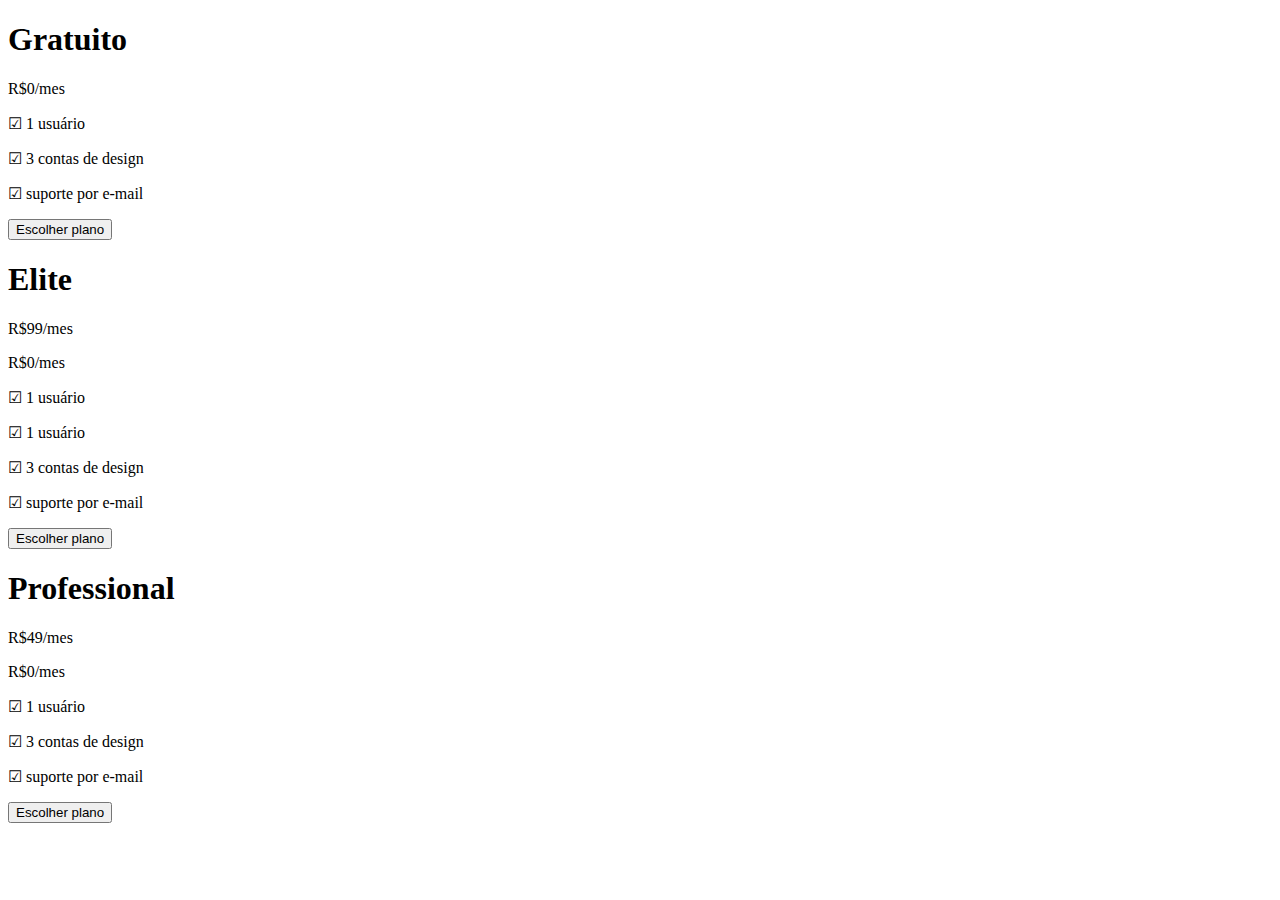
==== card-layout/index.html @ 12ad46a6 "inicio do projeto com cards" ====
<!DOCTYPE html>
<html lang="pt-br">
<head>
    <meta charset="UTF-8">
    <meta name="viewport" content="width=device-width, initial-scale=1.0">
    <link rel="stylesheet" href="style.css">
    <title>Cards</title>
</head>
<body>
    <div class="Card Esq">
        <h1>Gratuito</h1>
        <p>R$0/mes</p>
        <p> ☑ 1 usuário</p>
        <p> ☑ 3 contas de design</p>
        <p> ☑ suporte por e-mail</p>
        <input type="button" value="Escolher plano">
    </div>
    <div class="Card Mei">
        <h1>Elite</h1>
        <p>R$99/mes</p>
        <p>R$0/mes</p>
        <p> ☑ 1 usuário</p>
        <p> ☑ 1 usuário</p>
        <p> ☑ 3 contas de design</p>
        <p> ☑ suporte por e-mail</p>
        <input type="button" value="Escolher plano">
    </div>
    <div class="Card Dir">
        <h1>Professional</h1>
        <p>R$49/mes</p>
        <p>R$0/mes</p>
        <p> ☑ 1 usuário</p>
        <p> ☑ 3 contas de design</p>
        <p> ☑ suporte por e-mail</p>
        <input type="button" value="Escolher plano">
    </div>
</body>
</html>
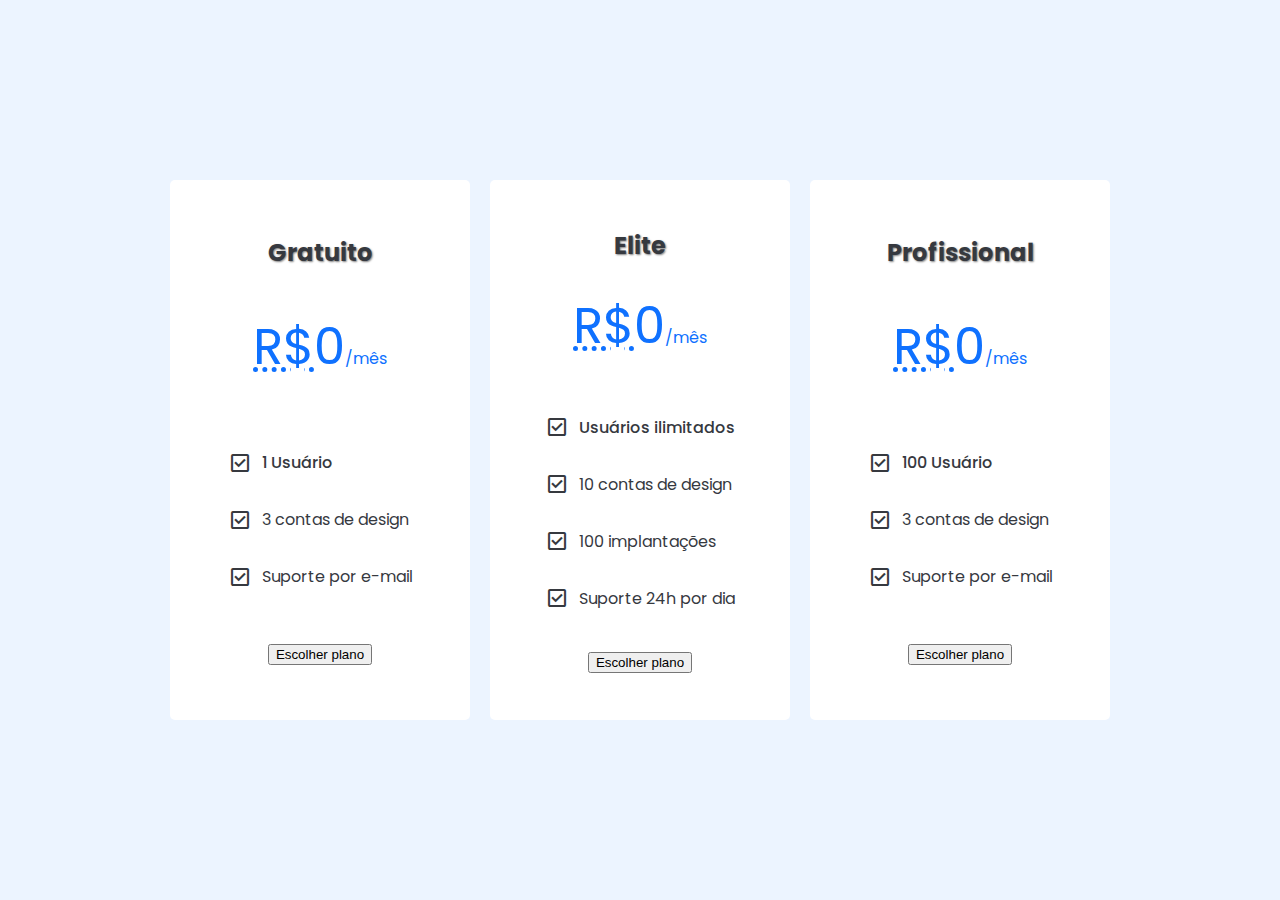
==== commit 551632dd: "Estilização card parte 1" ====
--- a/card-layout/index.html
+++ b/card-layout/index.html
@@ -4,34 +4,72 @@
     <meta charset="UTF-8">
     <meta name="viewport" content="width=device-width, initial-scale=1.0">
     <link rel="stylesheet" href="style.css">
+    <link rel="preconnect" href="https://fonts.googleapis.com">
+    <link rel="preconnect" href="https://fonts.gstatic.com" crossorigin>
+    <link href="https://fonts.googleapis.com/css2?family=Big+Shoulders+Inline:opsz,wght@10..72,100..900&family=Merriweather:ital,opsz,wght@0,18..144,300..900;1,18..144,300..900&family=Poppins:ital,wght@0,100;0,200;0,300;0,400;0,500;0,600;0,700;0,800;0,900;1,100;1,200;1,300;1,400;1,500;1,600;1,700;1,800;1,900&family=Zilla+Slab:ital,wght@0,300;0,400;0,500;0,600;0,700;1,300;1,400;1,500;1,600;1,700&display=swap" rel="stylesheet">
+    <link rel="stylesheet" href="https://fonts.googleapis.com/css2?family=Material+Symbols+Outlined:opsz,wght,FILL,GRAD@20..48,100..700,0..1,-50..200&icon_names=check_box" />
     <title>Cards</title>
 </head>
 <body>
-    <div class="Card Esq">
-        <h1>Gratuito</h1>
-        <p>R$0/mes</p>
-        <p> ☑ 1 usuário</p>
-        <p> ☑ 3 contas de design</p>
-        <p> ☑ suporte por e-mail</p>
+    <div class="card">
+        <h2>Gratuito</h2>
+        <var><ABBr title="Real brasileiro">R$</ABBr>0<small>/mês</small></var>
+        <ul>
+            <li>
+                <i class="material-symbols-outlined">check_box</i>
+                <p>1 Usuário</p>
+            </li>
+            <li>
+                <i class="material-symbols-outlined">check_box</i>
+                <p>3 contas de design</p>
+            </li>
+            <li>
+                <i class="material-symbols-outlined">check_box</i>
+                <p>Suporte por e-mail</p>
+            </li>
+        </ul>
         <input type="button" value="Escolher plano">
     </div>
-    <div class="Card Mei">
-        <h1>Elite</h1>
-        <p>R$99/mes</p>
-        <p>R$0/mes</p>
-        <p> ☑ 1 usuário</p>
-        <p> ☑ 1 usuário</p>
-        <p> ☑ 3 contas de design</p>
-        <p> ☑ suporte por e-mail</p>
+    <div class="card">
+        <h2>Elite</h2>
+        <var><ABBr title="Real brasileiro">R$</ABBr>0<small>/mês</small></var>
+        <ul>
+            <li>
+                <i class="material-symbols-outlined">check_box</i>
+                <p>Usuários ilimitados</p>
+            </li>
+            <li>
+                <i class="material-symbols-outlined">check_box</i>
+                <p>10 contas de design</p>
+            </li>
+            <li>
+                <i class="material-symbols-outlined">check_box</i>
+                <p>100 implantações</p>
+            </li>
+            <li>
+                <i class="material-symbols-outlined">check_box</i>
+                <p>Suporte 24h por dia</p>
+            </li>
+        </ul>
         <input type="button" value="Escolher plano">
     </div>
-    <div class="Card Dir">
-        <h1>Professional</h1>
-        <p>R$49/mes</p>
-        <p>R$0/mes</p>
-        <p> ☑ 1 usuário</p>
-        <p> ☑ 3 contas de design</p>
-        <p> ☑ suporte por e-mail</p>
+    <div class="card">
+        <h2>Profissional</h2>
+        <var><ABBr title="Real brasileiro">R$</ABBr>0<small>/mês</small></var>
+        <ul>
+            <li>
+                <i class="material-symbols-outlined">check_box</i>
+                <p>100 Usuário</p>
+            </li>
+            <li>
+                <i class="material-symbols-outlined">check_box</i>
+                <p>3 contas de design</p>
+            </li>
+            <li>
+                <i class="material-symbols-outlined">check_box</i>
+                <p>Suporte por e-mail</p>
+            </li>
+        </ul>
         <input type="button" value="Escolher plano">
     </div>
 </body>
--- a/card-layout/style.css
+++ b/card-layout/style.css
@@ -0,0 +1,98 @@
+:root {
+    --color-primary: #0f71ff;
+    --color-background: #ecf4ff;
+    --color-text: #36393f;
+    --color-light: #f7f7f7;
+    --color-alert: orange;
+    --font-main:"Poppins", sans-serif;
+    --card-width: 300px;
+    --card-height: 540px;
+    --card-padding: 40px;
+}
+ 
+* {
+    box-sizing: border-box;
+}
+ 
+html, body {
+    height: 100%;
+    margin: 0;
+    font-family: var(--font-main);
+    background-color: var(--color-background);
+    color: var(--color-text);
+}
+ 
+body {
+    display: flex;
+    align-items: center;
+    justify-content: center;
+    gap: 20px;
+    padding: 0 20px;
+    flex-wrap: wrap;
+}
+ 
+.card {
+    display: grid;
+    place-items: center;
+    gap: 10px;
+    width: var(--card-width);
+    max-width: var(--card-width);
+    height: var(--card-height);
+    padding: var(--card-padding);
+    border-radius: 5px;
+    background-color: white;
+    font-size: 100%;
+    text-align: center;
+    overflow: hidden;
+    transition: box-shadow 0.3s ease, transform 0.3s ease;
+}
+ 
+.card:hover {
+    transform: scale(1.10);
+    box-shadow: 0 4px 20px black;
+}
+ 
+.card h2 {
+    margin: 0;
+    text-shadow: 1px 1px 2px gray;
+}
+ 
+.card var {
+    color: var(--color-primary);
+    font-weight: 400;
+    font-size: 50px;
+    font-style: normal;
+    margin-bottom: 10px;
+    transition: font-size 0.3 ease;
+ 
+}
+ 
+.card:hover var {
+    font-size: 50px;
+}
+ 
+.card var small {
+    font-size: 16px;
+}
+ 
+abbr[title] {
+    cursor: help;
+}
+ 
+ul {
+    list-style: none;
+    padding: 0;
+    margin: 0;
+}
+ 
+ul li {
+    display: flex;
+    align-items: center;
+    gap: 10px;
+    padding: 0;
+    margin-top: 0;
+}
+ 
+ul > li:first-child{
+    font-weight: 500;
+}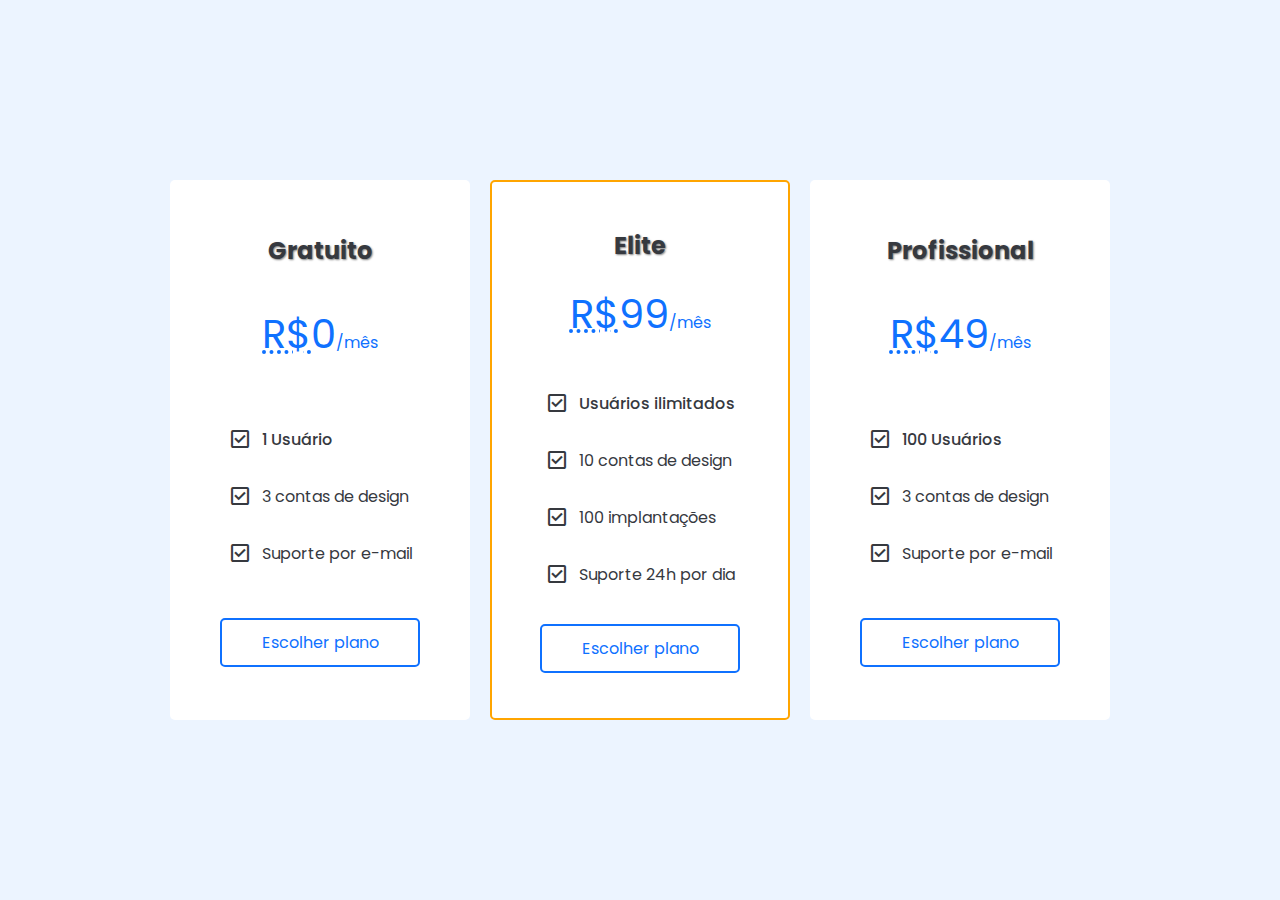
==== commit 6a644544: "Cards Final" ====
--- a/card-layout/index.html
+++ b/card-layout/index.html
@@ -11,7 +11,7 @@
     <title>Cards</title>
 </head>
 <body>
-    <div class="card">
+    <article class="card">
         <h2>Gratuito</h2>
         <var><ABBr title="Real brasileiro">R$</ABBr>0<small>/mês</small></var>
         <ul>
@@ -28,11 +28,11 @@
                 <p>Suporte por e-mail</p>
             </li>
         </ul>
-        <input type="button" value="Escolher plano">
-    </div>
-    <div class="card">
+        <button>Escolher plano</button>
+    </article>
+    <article class="card alert">
         <h2>Elite</h2>
-        <var><ABBr title="Real brasileiro">R$</ABBr>0<small>/mês</small></var>
+       <var><abbr title="Real brasileiro">R$</abbr>99<small>/mês</small></var>
         <ul>
             <li>
                 <i class="material-symbols-outlined">check_box</i>
@@ -51,15 +51,15 @@
                 <p>Suporte 24h por dia</p>
             </li>
         </ul>
-        <input type="button" value="Escolher plano">
-    </div>
-    <div class="card">
+        <button>Escolher plano</button>
+    </article>
+    <article class="card">
         <h2>Profissional</h2>
-        <var><ABBr title="Real brasileiro">R$</ABBr>0<small>/mês</small></var>
+        <var><ABBr title="Real brasileiro">R$</ABBr>49<small>/mês</small></var>
         <ul>
             <li>
                 <i class="material-symbols-outlined">check_box</i>
-                <p>100 Usuário</p>
+                <p>100 Usuários</p>
             </li>
             <li>
                 <i class="material-symbols-outlined">check_box</i>
@@ -70,7 +70,7 @@
                 <p>Suporte por e-mail</p>
             </li>
         </ul>
-        <input type="button" value="Escolher plano">
-    </div>
+        <button>Escolher plano</button>
+    </article>
 </body>
 </html>--- a/card-layout/style.css
+++ b/card-layout/style.css
@@ -46,12 +46,12 @@
     overflow: hidden;
     transition: box-shadow 0.3s ease, transform 0.3s ease;
 }
- 
+
 .card:hover {
     transform: scale(1.10);
-    box-shadow: 0 4px 20px black;
+    box-shadow: 0 4px 20px rgb(78, 138, 216);
 }
- 
+
 .card h2 {
     margin: 0;
     text-shadow: 1px 1px 2px gray;
@@ -60,7 +60,7 @@
 .card var {
     color: var(--color-primary);
     font-weight: 400;
-    font-size: 50px;
+    font-size: 40px;
     font-style: normal;
     margin-bottom: 10px;
     transition: font-size 0.3 ease;
@@ -95,4 +95,29 @@
  
 ul > li:first-child{
     font-weight: 500;
+}
+
+.card button {
+    display: grid;
+    place-items: center;
+    min-width: 200px;
+    padding: 10px 0;
+    background: transparent;
+    color: var(--color-primary);
+    border: 2px solid var(--color-primary);
+    border-radius: 5px;
+    font-family: inherit;
+    font-size: inherit;
+    background: 0.3s, color 0.3s ease;
+    cursor: pointer;
+}
+
+.alert {
+    border: 2px solid var(--color-alert);
+}
+
+
+.card:hover button {
+    color: var(--color-light);
+    background: var(--color-primary);
 }